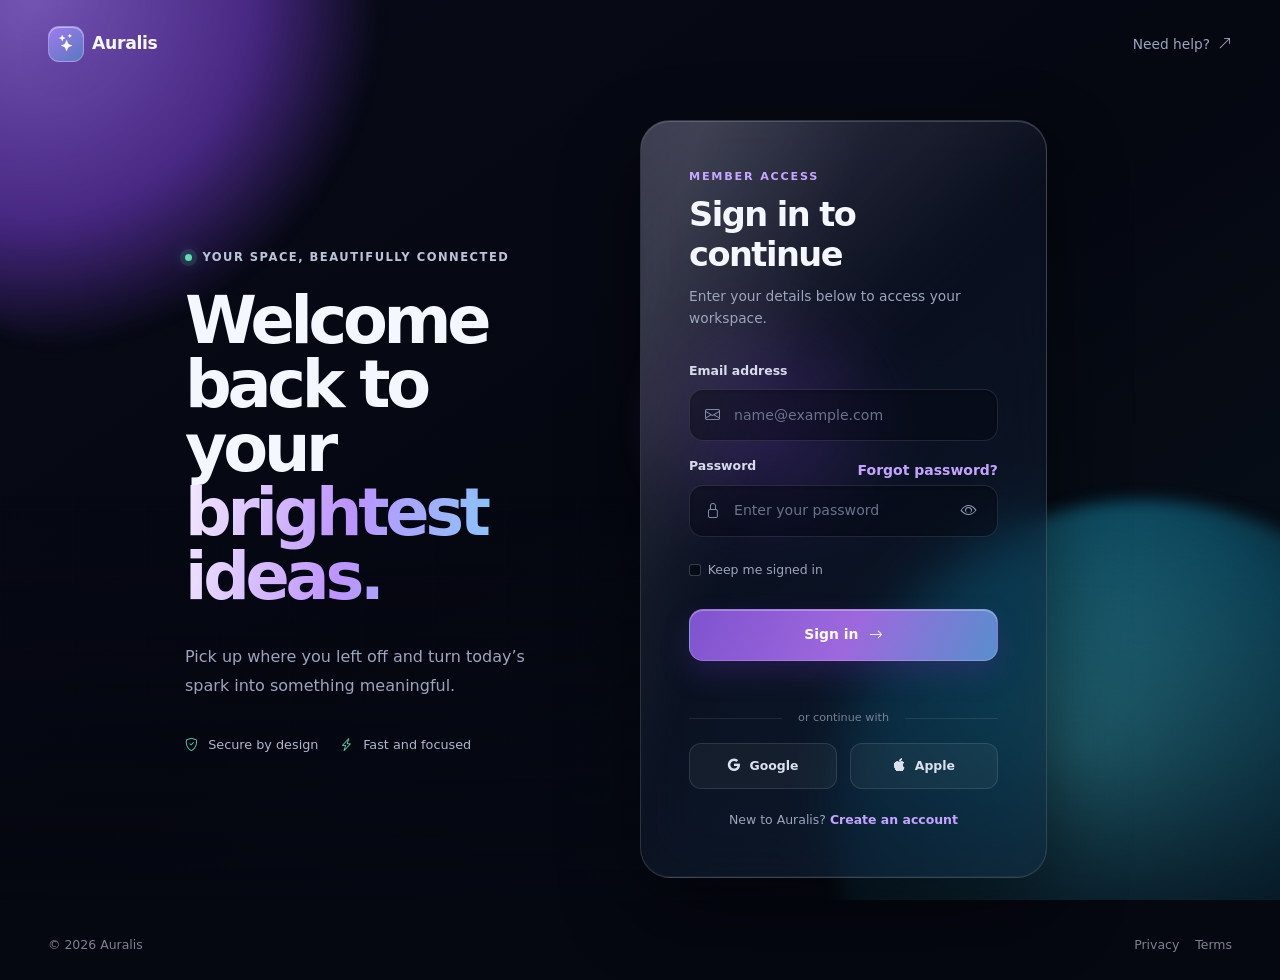
==== 2026-2027/29082_Lab_Exercise_2/index.html @ 928379ad "add 29082 home work" ====
<!doctype html>
<html lang="en">
  <head>
    <meta charset="utf-8" />
    <meta name="viewport" content="width=device-width, initial-scale=1" />
    <meta
      name="description"
      content="A polished Liquid Glass login form built with HTML, JavaScript, and Bootstrap 5."
    />

    <title>Auralis — Sign in</title>

    <!-- Bootstrap 5 and Bootstrap Icons -->
    <link
      href="https://cdn.jsdelivr.net/npm/bootstrap@5.3.8/dist/css/bootstrap.min.css"
      rel="stylesheet"
      integrity="sha384-sRIl4kxILFvY47J16cr9ZwB07vP4J8+LH7qKQnuqkuIAvNWLzeN8tE5YBujZqJLB"
      crossorigin="anonymous"
    />
    <link
      rel="stylesheet"
      href="https://cdn.jsdelivr.net/npm/bootstrap-icons@1.13.1/font/bootstrap-icons.min.css"
    />

    <!-- Project styles -->
    <link rel="stylesheet" href="styles.css" />
  </head>

  <body>
    <!-- Decorative animated background -->
    <div class="ambient-background" aria-hidden="true">
      <span class="orb orb-one"></span>
      <span class="orb orb-two"></span>
      <span class="orb orb-three"></span>
      <span class="grid-overlay"></span>
    </div>

    <!-- Minimal brand header -->
    <header class="site-header container-fluid px-4 px-md-5 py-4">
      <a class="brand d-inline-flex align-items-center gap-2 text-decoration-none" href="#" aria-label="Auralis home">
        <span class="brand-mark"><i class="bi bi-stars" aria-hidden="true"></i></span>
        <span>Auralis</span>
      </a>

      <a class="help-link d-none d-sm-inline-flex align-items-center gap-2" href="#">
        Need help?
        <i class="bi bi-arrow-up-right" aria-hidden="true"></i>
      </a>
    </header>

    <!-- Main login experience -->
    <main class="container login-shell px-4">
      <div class="row align-items-center justify-content-center g-5 w-100">
        <!-- Introductory copy: hidden on small screens to keep the form focused -->
        <section class="col-lg-6 col-xl-5 d-none d-lg-block hero-copy" aria-labelledby="hero-title">
          <div class="eyebrow reveal reveal-one">
            <span class="status-dot"></span>
            Your space, beautifully connected
          </div>

          <h1 id="hero-title" class="display-title reveal reveal-two">
            Welcome back to your
            <span>brightest ideas.</span>
          </h1>

          <p class="hero-text reveal reveal-three">
            Pick up where you left off and turn today&rsquo;s spark into something meaningful.
          </p>

          <div class="trust-row reveal reveal-four" aria-label="Platform benefits">
            <span><i class="bi bi-shield-check" aria-hidden="true"></i> Secure by design</span>
            <span><i class="bi bi-lightning-charge" aria-hidden="true"></i> Fast and focused</span>
          </div>
        </section>

        <!-- Liquid Glass login card -->
        <section class="col-12 col-sm-10 col-md-8 col-lg-6 col-xl-5">
          <div class="glass-wrap reveal reveal-card">
            <div class="glass-shine" aria-hidden="true"></div>

            <div class="login-card">
              <div class="card-heading">
                <span class="mobile-brand-mark d-lg-none"><i class="bi bi-stars" aria-hidden="true"></i></span>
                <p class="section-label">Member access</p>
                <h2>Sign in to continue</h2>
                <p>Enter your details below to access your workspace.</p>
              </div>

              <!-- Demo login form -->
              <form id="loginForm" class="needs-validation" novalidate>
                <div class="mb-3">
                  <label for="email" class="form-label">Email address</label>
                  <div class="input-shell">
                    <i class="bi bi-envelope" aria-hidden="true"></i>
                    <input
                      type="email"
                      class="form-control"
                      id="email"
                      name="email"
                      placeholder="name@example.com"
                      autocomplete="email"
                      required
                    />
                  </div>
                  <div class="invalid-feedback">Please enter a valid email address.</div>
                </div>

                <div class="mb-2">
                  <div class="d-flex align-items-center justify-content-between">
                    <label for="password" class="form-label">Password</label>
                    <a class="text-link small" href="#">Forgot password?</a>
                  </div>

                  <div class="input-shell">
                    <i class="bi bi-lock" aria-hidden="true"></i>
                    <input
                      type="password"
                      class="form-control"
                      id="password"
                      name="password"
                      placeholder="Enter your password"
                      autocomplete="current-password"
                      minlength="6"
                      required
                    />
                    <button
                      class="password-toggle"
                      id="passwordToggle"
                      type="button"
                      aria-label="Show password"
                      aria-pressed="false"
                    >
                      <i class="bi bi-eye" aria-hidden="true"></i>
                    </button>
                  </div>
                  <div class="invalid-feedback">Password must contain at least 6 characters.</div>
                </div>

                <div class="form-check remember-row my-4">
                  <input class="form-check-input" type="checkbox" value="" id="rememberMe" />
                  <label class="form-check-label" for="rememberMe">Keep me signed in</label>
                </div>

                <button class="btn btn-login w-100" id="submitButton" type="submit">
                  <span class="button-label">Sign in</span>
                  <i class="bi bi-arrow-right button-arrow" aria-hidden="true"></i>
                  <span class="spinner-border spinner-border-sm d-none" aria-hidden="true"></span>
                </button>

                <!-- JavaScript updates this accessible status message -->
                <div id="formStatus" class="form-status" role="status" aria-live="polite"></div>
              </form>

              <div class="divider"><span>or continue with</span></div>

              <div class="social-grid">
                <button class="btn btn-social" type="button" aria-label="Continue with Google">
                  <i class="bi bi-google" aria-hidden="true"></i>
                  Google
                </button>
                <button class="btn btn-social" type="button" aria-label="Continue with Apple">
                  <i class="bi bi-apple" aria-hidden="true"></i>
                  Apple
                </button>
              </div>

              <p class="signup-copy mb-0">
                New to Auralis? <a class="text-link" href="#">Create an account</a>
              </p>
            </div>
          </div>
        </section>
      </div>
    </main>

    <!-- Footer -->
    <footer class="site-footer container-fluid px-4 px-md-5 py-4">
      <span>&copy; <span id="currentYear"></span> Auralis</span>
      <div class="d-flex gap-3">
        <a href="#">Privacy</a>
        <a href="#">Terms</a>
      </div>
    </footer>

    <!-- Bootstrap bundle and project behavior -->
    <script
      src="https://cdn.jsdelivr.net/npm/bootstrap@5.3.8/dist/js/bootstrap.bundle.min.js"
      integrity="sha384-FKyoEForCGlyvwx9Hj09JcYn3nv7wiPVlz7YYwJrWVcXK/BmnVDxM+D2scQbITxI"
      crossorigin="anonymous"
    ></script>
    <script src="script.js"></script>
  </body>
</html>
---- 2026-2027/29082_Lab_Exercise_2/styles.css ----
/* ================================================================
   1. Theme tokens and global reset
   ================================================================ */
:root {
  --color-bg: #050711;
  --color-surface: rgba(17, 22, 39, 0.52);
  --color-surface-strong: rgba(24, 30, 51, 0.72);
  --color-border: rgba(255, 255, 255, 0.15);
  --color-text: #f5f7ff;
  --color-muted: #9ba5bc;
  --color-primary: #9f7aea;
  --color-primary-bright: #c7a7ff;
  --color-cyan: #57d5ff;
  --color-success: #58e0b4;
  --shadow-glass: 0 30px 80px rgba(0, 0, 0, 0.45);
  --radius-card: 30px;
  --radius-control: 14px;
}

* {
  box-sizing: border-box;
}

html {
  min-width: 320px;
}

body {
  position: relative;
  min-height: 100vh;
  margin: 0;
  overflow-x: hidden;
  color: var(--color-text);
  background:
    radial-gradient(circle at 50% -10%, rgba(117, 87, 174, 0.2), transparent 35%),
    var(--color-bg);
  font-family: Inter, ui-sans-serif, system-ui, -apple-system, BlinkMacSystemFont, "Segoe UI", sans-serif;
}

a {
  color: inherit;
}

button,
input {
  font: inherit;
}

/* ================================================================
   2. Animated ambient background
   ================================================================ */
.ambient-background {
  position: fixed;
  z-index: -2;
  inset: 0;
  overflow: hidden;
  background: linear-gradient(145deg, #080b18 0%, #050711 50%, #08121a 100%);
}

.ambient-background::after {
  position: absolute;
  inset: 0;
  background: linear-gradient(180deg, transparent 55%, rgba(5, 7, 17, 0.72) 100%);
  content: "";
}

.orb {
  position: absolute;
  display: block;
  border-radius: 50%;
  filter: blur(8px);
  opacity: 0.68;
  will-change: transform;
}

.orb-one {
  top: -12rem;
  left: -10rem;
  width: 34rem;
  height: 34rem;
  background: radial-gradient(circle at 35% 35%, #a97aff, #6636b5 45%, transparent 70%);
  animation: drift-one 16s ease-in-out infinite alternate;
}

.orb-two {
  right: -11rem;
  bottom: -14rem;
  width: 39rem;
  height: 39rem;
  background: radial-gradient(circle at 40% 40%, #46d4e9, #126783 48%, transparent 72%);
  animation: drift-two 19s ease-in-out infinite alternate;
}

.orb-three {
  top: 30%;
  left: 48%;
  width: 19rem;
  height: 19rem;
  background: radial-gradient(circle, rgba(178, 112, 255, 0.55), transparent 67%);
  animation: pulse-orb 9s ease-in-out infinite;
}

.grid-overlay {
  position: absolute;
  inset: 0;
  opacity: 0.15;
  background-image:
    linear-gradient(rgba(255, 255, 255, 0.05) 1px, transparent 1px),
    linear-gradient(90deg, rgba(255, 255, 255, 0.05) 1px, transparent 1px);
  background-size: 72px 72px;
  mask-image: linear-gradient(to bottom, transparent, black 28%, black 70%, transparent);
}

/* ================================================================
   3. Header and footer
   ================================================================ */
.site-header,
.site-footer {
  position: relative;
  z-index: 2;
  display: flex;
  align-items: center;
  justify-content: space-between;
}

.site-header {
  min-height: 88px;
}

.brand {
  color: var(--color-text);
  font-size: 1.08rem;
  font-weight: 700;
  letter-spacing: -0.02em;
}

.brand:hover {
  color: var(--color-text);
}

.brand-mark,
.mobile-brand-mark {
  display: inline-grid;
  width: 36px;
  height: 36px;
  place-items: center;
  border: 1px solid rgba(255, 255, 255, 0.25);
  border-radius: 11px;
  color: #fff;
  background: linear-gradient(145deg, rgba(175, 131, 255, 0.8), rgba(75, 177, 218, 0.5));
  box-shadow: inset 0 1px rgba(255, 255, 255, 0.45), 0 8px 26px rgba(91, 56, 160, 0.35);
}

.help-link {
  color: var(--color-muted);
  font-size: 0.86rem;
  text-decoration: none;
  transition: color 180ms ease;
}

.help-link:hover,
.site-footer a:hover {
  color: var(--color-text);
}

.site-footer {
  min-height: 70px;
  color: rgba(202, 210, 229, 0.6);
  font-size: 0.78rem;
}

.site-footer a {
  text-decoration: none;
  transition: color 180ms ease;
}

/* ================================================================
   4. Main layout and introductory content
   ================================================================ */
.login-shell {
  position: relative;
  z-index: 1;
  display: flex;
  min-height: calc(100vh - 158px);
  align-items: center;
  padding-top: 2rem;
  padding-bottom: 2rem;
}

.hero-copy {
  padding-right: clamp(2rem, 6vw, 6rem);
}

.eyebrow {
  display: inline-flex;
  align-items: center;
  gap: 0.65rem;
  margin-bottom: 1.45rem;
  color: #bac4d8;
  font-size: 0.72rem;
  font-weight: 700;
  letter-spacing: 0.13em;
  text-transform: uppercase;
}

.status-dot {
  width: 7px;
  height: 7px;
  border-radius: 50%;
  background: var(--color-success);
  box-shadow: 0 0 0 5px rgba(88, 224, 180, 0.12), 0 0 15px rgba(88, 224, 180, 0.65);
}

.display-title {
  max-width: 620px;
  margin: 0;
  font-size: clamp(3rem, 5.1vw, 5.35rem);
  font-weight: 650;
  line-height: 0.98;
  letter-spacing: -0.065em;
}

.display-title span {
  display: block;
  padding-bottom: 0.08em;
  color: transparent;
  background: linear-gradient(100deg, #f3e9ff 0%, #bd93ff 45%, #74d9f5 100%);
  background-clip: text;
  -webkit-background-clip: text;
}

.hero-text {
  max-width: 500px;
  margin: 1.8rem 0 2.15rem;
  color: var(--color-muted);
  font-size: 1rem;
  line-height: 1.8;
}

.trust-row {
  display: flex;
  flex-wrap: wrap;
  gap: 1.35rem;
  color: #aeb8cc;
  font-size: 0.8rem;
}

.trust-row i {
  margin-right: 0.38rem;
  color: var(--color-success);
}

/* ================================================================
   5. Liquid Glass login card
   ================================================================ */
.glass-wrap {
  position: relative;
  max-width: 500px;
  margin-inline: auto;
  overflow: hidden;
  border: 1px solid var(--color-border);
  border-radius: var(--radius-card);
  background:
    linear-gradient(135deg, rgba(255, 255, 255, 0.11), transparent 42%),
    var(--color-surface);
  box-shadow:
    inset 0 1px 0 rgba(255, 255, 255, 0.17),
    inset 0 -1px 0 rgba(255, 255, 255, 0.05),
    var(--shadow-glass);
  backdrop-filter: blur(26px) saturate(150%);
  -webkit-backdrop-filter: blur(26px) saturate(150%);
}

.glass-wrap::before {
  position: absolute;
  z-index: -1;
  inset: 0;
  border-radius: inherit;
  background: linear-gradient(140deg, rgba(199, 167, 255, 0.09), transparent 34%, rgba(87, 213, 255, 0.05));
  content: "";
}

.glass-shine {
  position: absolute;
  top: -45%;
  left: -55%;
  width: 80%;
  height: 190%;
  transform: rotate(18deg);
  background: linear-gradient(90deg, transparent, rgba(255, 255, 255, 0.09), transparent);
  animation: glass-sweep 8s ease-in-out 2s infinite;
  pointer-events: none;
}

.login-card {
  position: relative;
  z-index: 1;
  padding: clamp(1.7rem, 4.2vw, 3rem);
}

.card-heading {
  margin-bottom: 1.8rem;
}

.mobile-brand-mark {
  margin-bottom: 1.25rem;
}

.section-label {
  margin-bottom: 0.55rem;
  color: var(--color-primary-bright);
  font-size: 0.7rem;
  font-weight: 750;
  letter-spacing: 0.16em;
  text-transform: uppercase;
}

.card-heading h2 {
  margin-bottom: 0.6rem;
  font-size: clamp(1.65rem, 4vw, 2.1rem);
  font-weight: 650;
  letter-spacing: -0.045em;
}

.card-heading > p:last-child {
  margin: 0;
  color: var(--color-muted);
  font-size: 0.86rem;
  line-height: 1.6;
}

/* ================================================================
   6. Form controls and actions
   ================================================================ */
.form-label {
  margin-bottom: 0.55rem;
  color: #d7dced;
  font-size: 0.78rem;
  font-weight: 600;
}

.input-shell {
  position: relative;
}

.input-shell > i {
  position: absolute;
  z-index: 2;
  top: 50%;
  left: 1rem;
  color: #8490a8;
  font-size: 0.95rem;
  transform: translateY(-50%);
  pointer-events: none;
  transition: color 180ms ease;
}

.form-control {
  min-height: 52px;
  padding: 0.75rem 3rem 0.75rem 2.75rem;
  border: 1px solid rgba(255, 255, 255, 0.11);
  border-radius: var(--radius-control);
  color: var(--color-text);
  background: rgba(5, 8, 18, 0.45);
  box-shadow: inset 0 1px 3px rgba(0, 0, 0, 0.18);
  font-size: 0.88rem;
  transition: border-color 180ms ease, background-color 180ms ease, box-shadow 180ms ease;
}

.form-control::placeholder {
  color: #69748a;
}

.form-control:focus {
  border-color: rgba(174, 132, 255, 0.68);
  color: var(--color-text);
  background: rgba(9, 13, 27, 0.7);
  box-shadow: 0 0 0 4px rgba(159, 122, 234, 0.12), inset 0 1px 3px rgba(0, 0, 0, 0.16);
}

.input-shell:focus-within > i {
  color: var(--color-primary-bright);
}

.was-validated .form-control:invalid,
.form-control.is-invalid {
  border-color: rgba(255, 109, 137, 0.72);
  background-image: none;
}

.was-validated .form-control:valid,
.form-control.is-valid {
  border-color: rgba(88, 224, 180, 0.52);
  background-image: none;
}

.invalid-feedback {
  padding-left: 0.2rem;
  color: #ff8da5;
  font-size: 0.72rem;
}

/* Feedback sits outside the icon wrapper, so expose it when its field is invalid. */
.was-validated .input-shell:has(.form-control:invalid) + .invalid-feedback {
  display: block;
}

.password-toggle {
  position: absolute;
  z-index: 3;
  top: 50%;
  right: 0.75rem;
  display: grid;
  width: 34px;
  height: 34px;
  place-items: center;
  border: 0;
  border-radius: 9px;
  color: #8f9ab0;
  background: transparent;
  transform: translateY(-50%);
  transition: color 180ms ease, background-color 180ms ease;
}

.password-toggle:hover,
.password-toggle:focus-visible {
  color: #fff;
  background: rgba(255, 255, 255, 0.08);
}

.text-link {
  color: #c4a4ff;
  font-weight: 600;
  text-decoration: none;
  transition: color 180ms ease;
}

.text-link:hover {
  color: #e2d2ff;
}

.remember-row {
  color: var(--color-muted);
  font-size: 0.78rem;
}

.form-check-input {
  border-color: rgba(255, 255, 255, 0.2);
  background-color: rgba(4, 7, 16, 0.55);
}

.form-check-input:checked {
  border-color: var(--color-primary);
  background-color: var(--color-primary);
}

.form-check-input:focus {
  border-color: var(--color-primary-bright);
  box-shadow: 0 0 0 4px rgba(159, 122, 234, 0.12);
}

.btn-login {
  position: relative;
  display: flex;
  min-height: 52px;
  align-items: center;
  justify-content: center;
  gap: 0.65rem;
  overflow: hidden;
  border: 1px solid rgba(255, 255, 255, 0.18);
  border-radius: var(--radius-control);
  color: #fff;
  background: linear-gradient(115deg, #7f53cf 0%, #9e68dd 52%, #3c9ec7 120%);
  box-shadow: inset 0 1px rgba(255, 255, 255, 0.3), 0 13px 28px rgba(83, 48, 154, 0.3);
  font-size: 0.87rem;
  font-weight: 700;
  transition: transform 180ms ease, box-shadow 180ms ease;
}

.btn-login::before {
  position: absolute;
  inset: 0;
  background: linear-gradient(100deg, transparent, rgba(255, 255, 255, 0.14), transparent);
  content: "";
  transform: translateX(-110%);
  transition: transform 500ms ease;
}

.btn-login:hover {
  color: #fff;
  box-shadow: inset 0 1px rgba(255, 255, 255, 0.35), 0 16px 34px rgba(83, 48, 154, 0.42);
  transform: translateY(-2px);
}

.btn-login:hover::before {
  transform: translateX(110%);
}

.btn-login:active {
  transform: translateY(0);
}

.button-arrow {
  transition: transform 180ms ease;
}

.btn-login:hover .button-arrow {
  transform: translateX(3px);
}

.form-status {
  min-height: 1.3rem;
  margin-top: 0.8rem;
  color: var(--color-success);
  font-size: 0.76rem;
  text-align: center;
}

.divider {
  display: flex;
  align-items: center;
  gap: 1rem;
  margin: 1rem 0;
  color: #778197;
  font-size: 0.7rem;
  white-space: nowrap;
}

.divider::before,
.divider::after {
  width: 100%;
  height: 1px;
  background: rgba(255, 255, 255, 0.09);
  content: "";
}

.social-grid {
  display: grid;
  grid-template-columns: repeat(2, 1fr);
  gap: 0.8rem;
}

.btn-social {
  min-height: 46px;
  border: 1px solid rgba(255, 255, 255, 0.11);
  border-radius: 12px;
  color: #dce1ef;
  background: rgba(255, 255, 255, 0.045);
  font-size: 0.78rem;
  font-weight: 600;
  transition: border-color 180ms ease, color 180ms ease, background-color 180ms ease, transform 180ms ease;
}

.btn-social:hover {
  border-color: rgba(255, 255, 255, 0.22);
  color: #fff;
  background: rgba(255, 255, 255, 0.08);
  transform: translateY(-1px);
}

.btn-social i {
  margin-right: 0.35rem;
}

.signup-copy {
  margin-top: 1.35rem;
  color: var(--color-muted);
  font-size: 0.78rem;
  text-align: center;
}

/* ================================================================
   7. Entrance and ambient animation keyframes
   ================================================================ */
.reveal {
  opacity: 0;
  animation: reveal-up 700ms cubic-bezier(0.2, 0.75, 0.25, 1) forwards;
}

.reveal-one { animation-delay: 100ms; }
.reveal-two { animation-delay: 200ms; }
.reveal-three { animation-delay: 320ms; }
.reveal-four { animation-delay: 430ms; }
.reveal-card { animation-delay: 250ms; }

@keyframes reveal-up {
  from {
    opacity: 0;
    transform: translateY(20px);
  }
  to {
    opacity: 1;
    transform: translateY(0);
  }
}

@keyframes drift-one {
  to { transform: translate3d(9vw, 9vh, 0) scale(1.08); }
}

@keyframes drift-two {
  to { transform: translate3d(-8vw, -8vh, 0) scale(0.94); }
}

@keyframes pulse-orb {
  0%, 100% { opacity: 0.38; transform: scale(0.9); }
  50% { opacity: 0.62; transform: scale(1.15); }
}

@keyframes glass-sweep {
  0%, 58% { transform: translateX(-35%) rotate(18deg); opacity: 0; }
  68% { opacity: 1; }
  85%, 100% { transform: translateX(240%) rotate(18deg); opacity: 0; }
}

/* ================================================================
   8. Responsive and accessibility adjustments
   ================================================================ */
@media (max-width: 991.98px) {
  .login-shell {
    min-height: calc(100vh - 158px);
  }

  .glass-wrap {
    max-width: 480px;
  }
}

@media (max-width: 575.98px) {
  .site-header {
    min-height: 72px;
  }

  .login-shell {
    min-height: calc(100vh - 130px);
    padding-top: 0.5rem;
    padding-bottom: 1.5rem;
  }

  .glass-wrap {
    border-radius: 24px;
  }

  .login-card {
    padding: 1.55rem 1.25rem;
  }

  .site-footer {
    min-height: 58px;
  }
}

@media (prefers-reduced-motion: reduce) {
  *,
  *::before,
  *::after {
    scroll-behavior: auto !important;
    animation-duration: 0.01ms !important;
    animation-iteration-count: 1 !important;
    transition-duration: 0.01ms !important;
  }
}
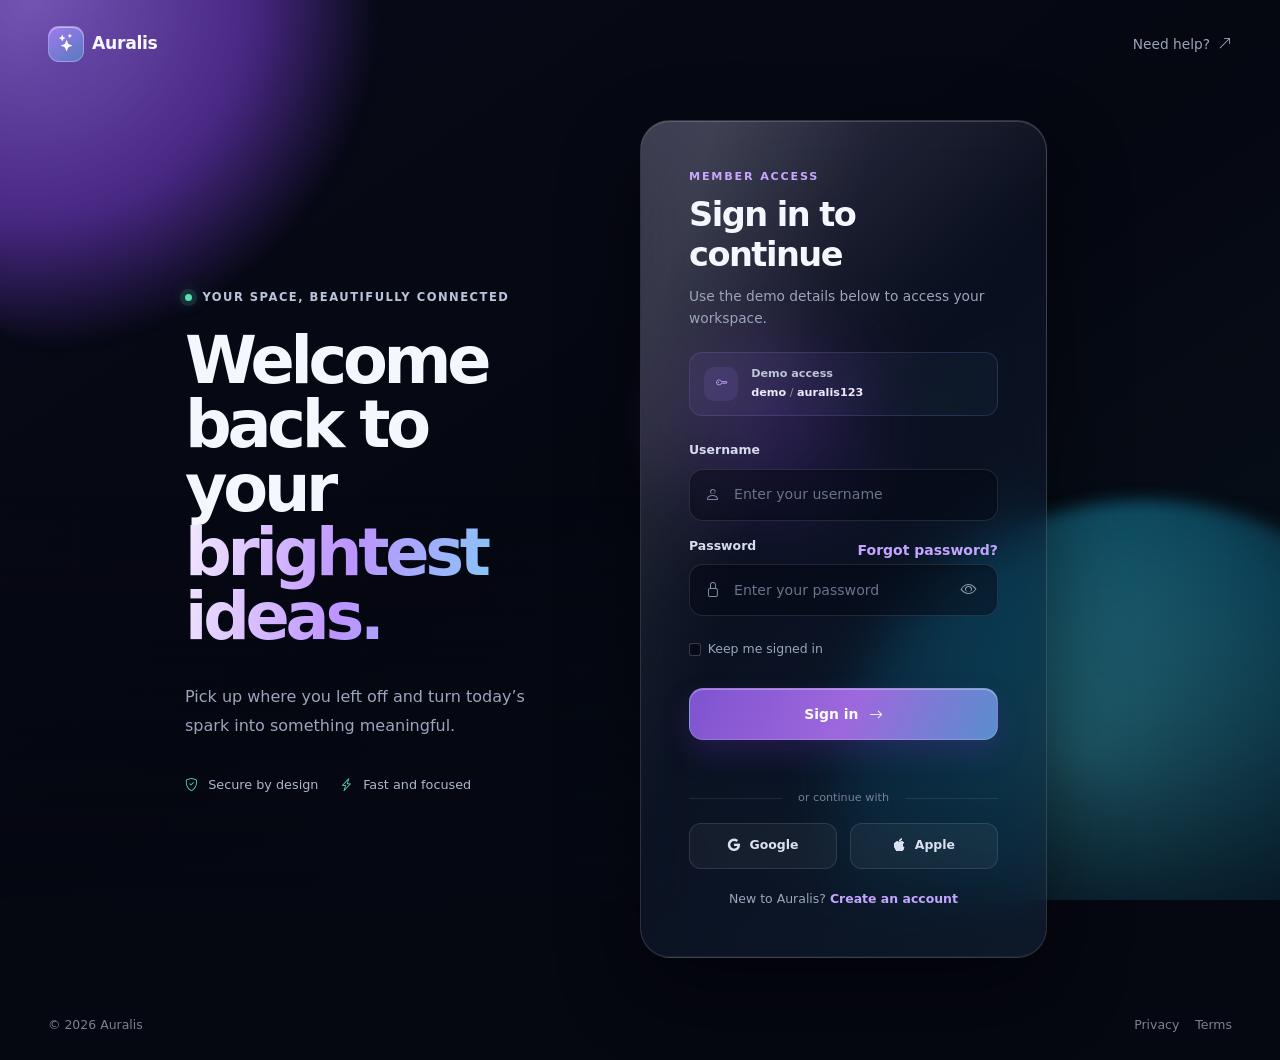
==== commit aca13dae: "improve login with changelog" ====
--- a/2026-2027/29082_Lab_Exercise_2/index.html
+++ b/2026-2027/29082_Lab_Exercise_2/index.html
@@ -83,26 +83,36 @@
                 <span class="mobile-brand-mark d-lg-none"><i class="bi bi-stars" aria-hidden="true"></i></span>
                 <p class="section-label">Member access</p>
                 <h2>Sign in to continue</h2>
-                <p>Enter your details below to access your workspace.</p>
+                <p>Use the demo details below to access your workspace.</p>
+              </div>
+
+              <!-- Visible demo credentials make this sample easy to test. -->
+              <div class="demo-credentials" aria-label="Demo login credentials">
+                <div class="demo-icon"><i class="bi bi-key" aria-hidden="true"></i></div>
+                <div>
+                  <span>Demo access</span>
+                  <p><strong>demo</strong> / <strong>auralis123</strong></p>
+                </div>
               </div>
 
               <!-- Demo login form -->
               <form id="loginForm" class="needs-validation" novalidate>
                 <div class="mb-3">
-                  <label for="email" class="form-label">Email address</label>
+                  <label for="username" class="form-label">Username</label>
                   <div class="input-shell">
-                    <i class="bi bi-envelope" aria-hidden="true"></i>
+                    <i class="bi bi-person" aria-hidden="true"></i>
                     <input
-                      type="email"
+                      type="text"
                       class="form-control"
-                      id="email"
-                      name="email"
-                      placeholder="name@example.com"
-                      autocomplete="email"
+                      id="username"
+                      name="username"
+                      placeholder="Enter your username"
+                      autocomplete="username"
+                      minlength="3"
                       required
                     />
                   </div>
-                  <div class="invalid-feedback">Please enter a valid email address.</div>
+                  <div class="invalid-feedback">Please enter your username.</div>
                 </div>
 
                 <div class="mb-2">
@@ -173,6 +183,43 @@
       </div>
     </main>
 
+    <!-- Successful login modal -->
+    <div
+      class="modal fade welcome-modal"
+      id="welcomeModal"
+      tabindex="-1"
+      aria-labelledby="welcomeModalTitle"
+      aria-describedby="welcomeModalDescription"
+      aria-hidden="true"
+    >
+      <div class="modal-dialog modal-dialog-centered">
+        <div class="modal-content">
+          <button
+            type="button"
+            class="btn-close btn-close-white modal-close"
+            data-bs-dismiss="modal"
+            aria-label="Close"
+          ></button>
+
+          <div class="modal-body text-center">
+            <div class="welcome-icon" aria-hidden="true">
+              <i class="bi bi-stars"></i>
+              <span></span>
+            </div>
+            <p class="section-label">Login successful</p>
+            <h2 id="welcomeModalTitle">Welcome to Auralis</h2>
+            <p id="welcomeModalDescription">
+              You&rsquo;re signed in and ready to turn your brightest ideas into something meaningful.
+            </p>
+            <button type="button" class="btn btn-login w-100" data-bs-dismiss="modal">
+              <span>Enter your workspace</span>
+              <i class="bi bi-arrow-right" aria-hidden="true"></i>
+            </button>
+          </div>
+        </div>
+      </div>
+    </div>
+
     <!-- Footer -->
     <footer class="site-footer container-fluid px-4 px-md-5 py-4">
       <span>&copy; <span id="currentYear"></span> Auralis</span>
--- a/2026-2027/29082_Lab_Exercise_2/styles.css
+++ b/2026-2027/29082_Lab_Exercise_2/styles.css
@@ -329,6 +329,47 @@
   line-height: 1.6;
 }
 
+.demo-credentials {
+  display: flex;
+  align-items: center;
+  gap: 0.8rem;
+  margin: -0.35rem 0 1.35rem;
+  padding: 0.8rem 0.9rem;
+  border: 1px solid rgba(159, 122, 234, 0.2);
+  border-radius: 13px;
+  color: var(--color-muted);
+  background: linear-gradient(115deg, rgba(159, 122, 234, 0.09), rgba(87, 213, 255, 0.04));
+  font-size: 0.7rem;
+}
+
+.demo-icon {
+  display: grid;
+  width: 34px;
+  height: 34px;
+  flex: 0 0 auto;
+  place-items: center;
+  border-radius: 10px;
+  color: var(--color-primary-bright);
+  background: rgba(159, 122, 234, 0.12);
+}
+
+.demo-credentials span {
+  display: block;
+  margin-bottom: 0.15rem;
+  color: #bdc5d7;
+  font-weight: 650;
+}
+
+.demo-credentials p {
+  margin: 0;
+  color: #858fa6;
+}
+
+.demo-credentials strong {
+  color: #eee9ff;
+  font-weight: 650;
+}
+
 /* ================================================================
    6. Form controls and actions
    ================================================================ */
@@ -516,6 +557,10 @@
   text-align: center;
 }
 
+.form-status.is-error {
+  color: #ff8da5;
+}
+
 .divider {
   display: flex;
   align-items: center;
@@ -570,7 +615,107 @@
 }
 
 /* ================================================================
-   7. Entrance and ambient animation keyframes
+   7. Success modal
+   ================================================================ */
+.modal-backdrop.show {
+  opacity: 0.74;
+  backdrop-filter: blur(8px);
+  -webkit-backdrop-filter: blur(8px);
+}
+
+.welcome-modal .modal-dialog {
+  max-width: 430px;
+  padding: 1rem;
+}
+
+.welcome-modal .modal-content {
+  position: relative;
+  overflow: hidden;
+  border: 1px solid rgba(255, 255, 255, 0.17);
+  border-radius: 28px;
+  color: var(--color-text);
+  background:
+    linear-gradient(140deg, rgba(255, 255, 255, 0.1), transparent 38%),
+    rgba(14, 19, 35, 0.88);
+  box-shadow: inset 0 1px rgba(255, 255, 255, 0.18), 0 35px 90px rgba(0, 0, 0, 0.58);
+  backdrop-filter: blur(28px) saturate(150%);
+  -webkit-backdrop-filter: blur(28px) saturate(150%);
+}
+
+.welcome-modal .modal-content::before {
+  position: absolute;
+  top: -45%;
+  left: 25%;
+  width: 260px;
+  height: 260px;
+  border-radius: 50%;
+  background: rgba(159, 122, 234, 0.24);
+  filter: blur(45px);
+  content: "";
+  pointer-events: none;
+}
+
+.welcome-modal .modal-body {
+  position: relative;
+  z-index: 1;
+  padding: 3.1rem 2.3rem 2.3rem;
+}
+
+.modal-close {
+  position: absolute;
+  z-index: 2;
+  top: 1rem;
+  right: 1rem;
+  padding: 0.7rem;
+  border-radius: 10px;
+  background-color: rgba(255, 255, 255, 0.05);
+  opacity: 0.65;
+}
+
+.modal-close:hover {
+  opacity: 1;
+}
+
+.welcome-icon {
+  position: relative;
+  display: grid;
+  width: 76px;
+  height: 76px;
+  margin: 0 auto 1.45rem;
+  place-items: center;
+  border: 1px solid rgba(255, 255, 255, 0.22);
+  border-radius: 24px;
+  color: #fff;
+  background: linear-gradient(145deg, rgba(175, 131, 255, 0.9), rgba(75, 177, 218, 0.62));
+  box-shadow: inset 0 1px rgba(255, 255, 255, 0.4), 0 15px 38px rgba(98, 61, 170, 0.42);
+  font-size: 1.75rem;
+  animation: welcome-float 3s ease-in-out infinite;
+}
+
+.welcome-icon span {
+  position: absolute;
+  inset: -9px;
+  border: 1px solid rgba(199, 167, 255, 0.22);
+  border-radius: 29px;
+  animation: welcome-ring 2.4s ease-out infinite;
+}
+
+.welcome-modal h2 {
+  margin-bottom: 0.75rem;
+  font-size: 2rem;
+  font-weight: 650;
+  letter-spacing: -0.045em;
+}
+
+.welcome-modal .modal-body > p:not(.section-label) {
+  margin: 0 auto 1.8rem;
+  color: var(--color-muted);
+  font-size: 0.86rem;
+  line-height: 1.7;
+}
+
+/* ================================================================
+   8. Entrance and ambient animation keyframes
    ================================================================ */
 .reveal {
   opacity: 0;
@@ -613,8 +758,18 @@
   85%, 100% { transform: translateX(240%) rotate(18deg); opacity: 0; }
 }
 
+@keyframes welcome-float {
+  0%, 100% { transform: translateY(0) rotate(-2deg); }
+  50% { transform: translateY(-6px) rotate(2deg); }
+}
+
+@keyframes welcome-ring {
+  0% { opacity: 0.6; transform: scale(0.9); }
+  75%, 100% { opacity: 0; transform: scale(1.18); }
+}
+
 /* ================================================================
-   8. Responsive and accessibility adjustments
+   9. Responsive and accessibility adjustments
    ================================================================ */
 @media (max-width: 991.98px) {
   .login-shell {
